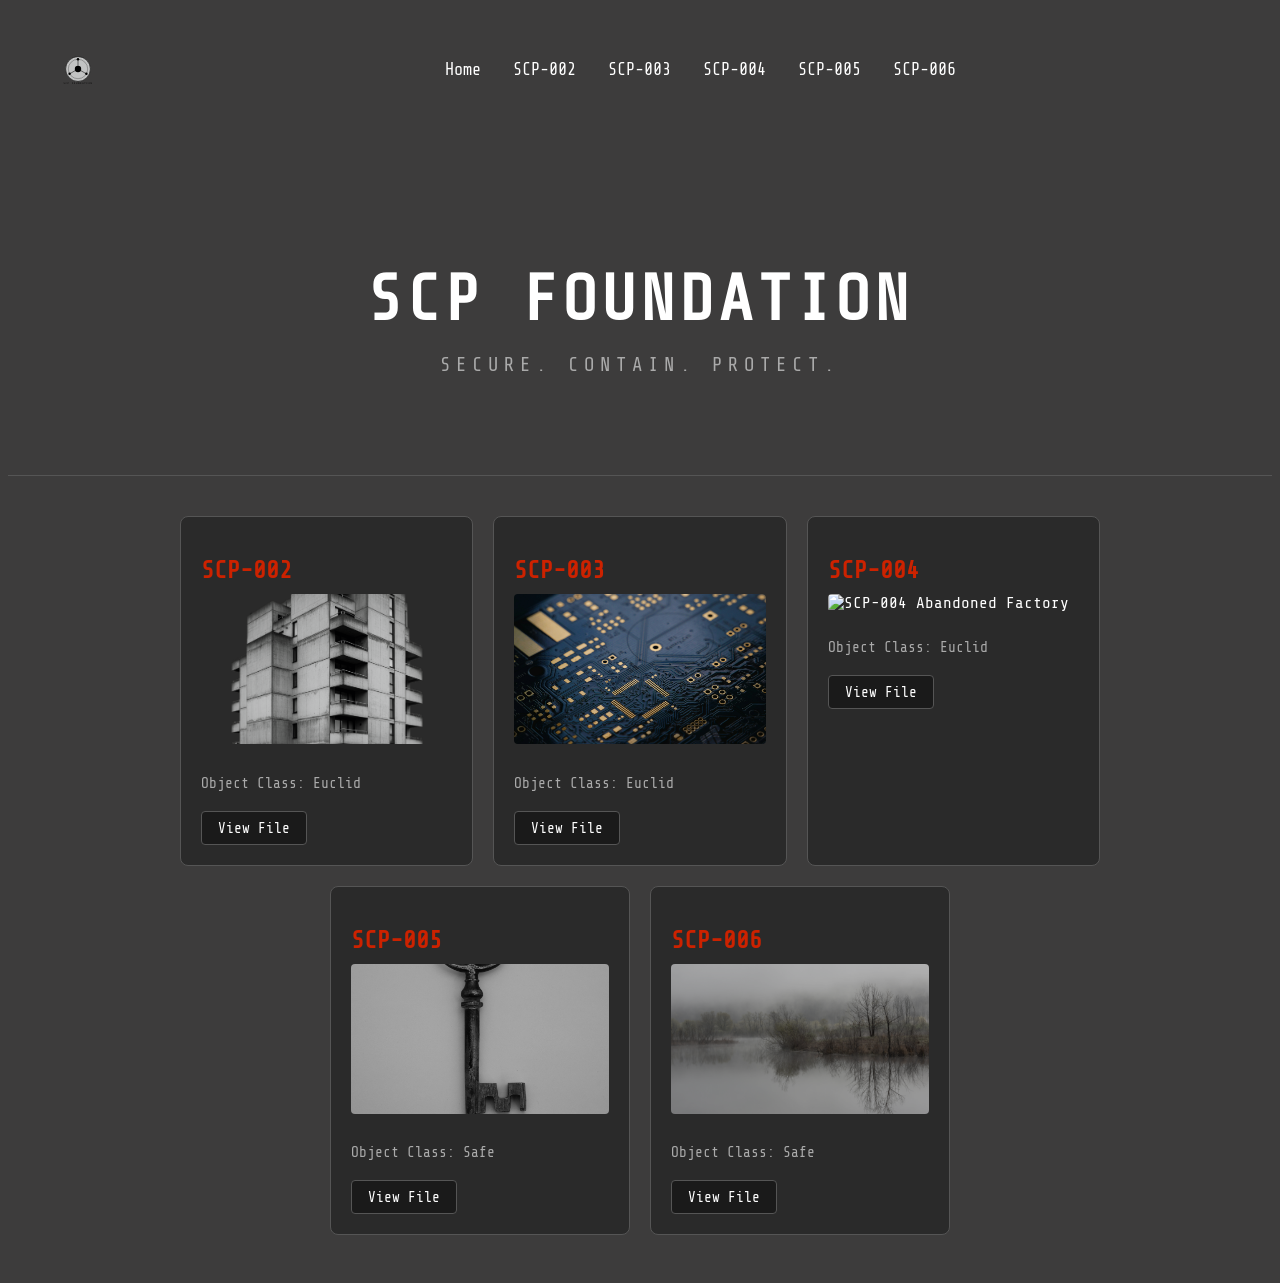
==== index.html @ 611e60fb "Initial Commit First commit of the Assignment 1 for 5210. SCP-Website Complete" ====
<!DOCTYPE html>
<html lang="en">
<head>
    <meta charset="UTF-8">
    <meta name="viewport" content="width=device-width, initial-scale=1.0">
    <title>SCP</title>
    <link href="style.css" rel="stylesheet">
</head>
<body>
    <nav class="navbar">
      <img src="SCP Subject Files/images/scp_logo.svg" class="logo" width="60" height="60">
        <ul class="nav-link">
            <li><a href="index.html" class="navlink">Home</a></li>
            <li><a href="my-scp-002.html" class="navlink">SCP-002</a></li>
            <li><a href="my-scp-003.html" class="navlink">SCP-003</a></li>
            <li><a href="my-scp-004.html" class="navlink">SCP-004</a></li>
            <li><a href="my-scp-005.html" class="navlink">SCP-005</a></li>
            <li><a href="my-scp-006.html">SCP-006</a></li>
        </ul>
    </nav>
<!-- Hero banner -->
    <section class="hero">
        <h1>SCP Foundation</h1>
        <p>Secure. Contain. Protect.</p>
    </section>

    <!-- SCP cards grid -->
    <div class="container">
        <section class="scp-grid">
            <div class="scp-card">
                <h2>SCP-002</h2>
                  <img src="SCP Subject Files/images/—Pngtree—concrete brutalist style apartment building_23532809.png" class="card-img" alt="SCP-002">
                <p class="card-class">Object Class: Euclid</p>
                <a href="my-scp-002.html" class="btn">View File</a>
            </div>
            <div class="scp-card">
                <h2>SCP-003</h2>
                <img src="SCP Subject Files/images/vishnu-mohanan-pfR18JNEMv8-unsplash.jpg" class="card-img" alt="SCP-003">
                <p class="card-class">Object Class: Euclid</p>
                <a href="my-scp-003.html" class="btn">View File</a>
            </div>
            <div class="scp-card">
                <h2>SCP-004</h2>
                <img src="SCP Subject Files/images/dave-meckler-oeBDBv7SOrw-unsplash.jpg" class="card-img" alt="SCP-004 Abandoned Factory">
                <p class="card-class">Object Class: Euclid</p>
                <a href="my-scp-004.html" class="btn">View File</a>
            </div>
            <div class="scp-card">
                <h2>SCP-005</h2>
                <img src="SCP Subject Files/images/everyday-basics-GJY1eAw6tn8-unsplash.jpg" class="card-img scp-005-img" alt=" SCP-005 1920 Mass Produce Ornate Key">
                <p class="card-class">Object Class: Safe</p>
                <a href="my-scp-005.html" class="btn">View File</a>
            </div>
            <div class="scp-card">
                <h2>SCP-006</h2>
                <img src="SCP Subject Files/images/dave-hoefler-Y4yxH6UdGbs-unsplash.jpg" class="card-img scp-006-img" alt="SCP-006  Small Spring">
                <p class="card-class">Object Class: Safe</p>
                <a href="my-scp-006.html" class="btn">View File</a>
            </div>
        </section>
    </div>
</body>
</html>
---- style.css ----
/* Import two fonts from Google Fonts:
   Share Tech Mono - main site font (sci-fi monospace feel)
   Courier Prime - used for classified report sections */
@import url('https://fonts.googleapis.com/css2?family=Share+Tech+Mono&family=Courier+Prime&display=swap');

/* Makes all elements include padding and border inside their width*/
*{ box-sizing: border-box;}


/* CSS variables - define colours once, reuse everywhere
   change here and it updates across the whole site */
:root{
    --nav-color: #ffffff;
    --primary-color: #3d3c3c;
}

/* Sets the background colour and font for the whole page */
body{
    background-color: var(--primary-color);
    font-family: 'Share Tech Mono', monospace;
}



/* Centres the page content and limits max width to 960px*/
.container{
    max-width: 960px;
    margin: 0 auto;
}


/* Navbar styles - flex makes logo and links sit side by side
   space-between pushes logo left and links right
   align-items center vertically centres both */
.navbar {
    background-color: var(--primary-color);
    display: flex;
    align-items: center;
    justify-content: space-between;
    padding: 1px 10px;
    width: 100%;
}


/* Hover effect on nav links
   adds subtle highlight, changes text to blue, adds glow effect*/
.nav-link li a:hover{
    background-color: rgba(255, 255, 255, 0.15);
    color: #38bdf8;
    text-shadow: 0 0 10px #38bdf8;
    transition: all 0.3s, background-color 0.3s;
}



/* SCP content section - centred, max width, white text */
.scp-entry {
    max-width: 800px;
    margin: 0 auto;
    padding: 20px;
    color: #ffffff;
    line-height: 1.7;
}



/* SCP image - fills container width but won't grow beyond 400px
   border-radius gives slightly rounded corners */
.scp-img{
    width: 100%;
    max-width: 400px;
    border-radius: 8px;
}



.logo {
    width: 120px;
    height: 120px;
    filter: invert(1);
    flex-shrink: 0;
}



/* Classified report sections - styled to look like a document
   dark background, left border accent, different font */
.classified-report{
    font-family: 'Courier Prime', monospace;
    background-color: #1a1a1a;
    border-left: 3px solid #ffffff;
    padding: 10px 15px;
    color: #cccccc; /* slightly grey text, easier on the eyes */
}


/* Makes all h1 headings larger than default */
h1 {
    font-size: 3rem;
}


/* Utility class for making something even bigger - apply with class="bigger" */
.bigger{
    font-size: 5rem;
}


/* Styles for the actual link text inside the navbar */
.nav-link li a{
    position: relative;
    font-size: 1.05rem;
    font-weight: 500;
    text-decoration: none;
    color: #ffffff;
}


/* The navbar list - horizontal layout with spacing
   removes bullet points, adds gap between links */
.nav-link{
    list-style: none;
    display: flex;
    gap: 2rem;/* space between each link */
    margin: 0 auto;
    padding: 10px;
}

.object-class {
    color: #e8b400; /* yellow/amber for Euclid */
    font-weight: bold;
    font-size: 5rem;
    text-transform: uppercase;
}

.label {
    text-transform: uppercase;
    font-size: 0.9rem;
    letter-spacing: 2px;
    color: #aaaaaa;
}

.redacted {
    background-color: #000000;
    color: #000000; /* text hidden behind black background */
    padding: 0 4px;
    cursor: pointer;
}

h3{
    margin-top: 2rem;
    margin-bottom: 0.5rem;
    color: #ffffff;
}

.scp-grid {
    display: flex;
    flex-wrap: wrap; /* cards wrap to next line on smaller screens */
    gap: 20px;
    justify-content: center; /* centers cards within each row */
}

.scp-card {
    flex-basis: 250px; /* minimum card width before wrapping */
    flex-grow: 1; /* cards grow to fill available space */
}


/* Hero banner - big dark section at top with centered text */
.hero {
    text-align: center;
    padding: 80px 20px;
    color: #ffffff;
    border-bottom: 1px solid #555555;
}

.hero h1 {
    font-size: 4rem;
    margin-bottom: 10px;
    letter-spacing: 4px;
    text-transform: uppercase;
}

.hero p {
    font-size: 1.2rem;
    color: #aaaaaa;
    letter-spacing: 6px;
    text-transform: uppercase;
}

/* SCP cards grid */
.scp-grid {
    display: flex;
    flex-wrap: wrap;
    gap: 20px;
    justify-content: center;
    padding: 40px 20px;
}

/* Individual SCP card */
.scp-card {
    background-color: #2a2a2a;
    border: 1px solid #555555;
    border-radius: 8px;
    padding: 20px;
    flex-basis: 250px;
    flex-grow: 1;
    max-width: 300px;
    color: #ffffff;
}

.scp-card h2 {
    font-size: 1.5rem;
    margin-bottom: 10px;
    color:  #cc2200;
}

.card-class {
    color: #aaaaaa;
    font-size: 0.9rem;
    margin-bottom: 20px;
}

/* View File button */
.btn {
    display: inline-block;
    padding: 8px 16px;
    background-color: #1a1a1a;
    color: #ffffff;
    text-decoration: none;
    border: 1px solid #555555;
    border-radius: 4px;
    font-size: 0.9rem;
}

.btn:hover {
    background-color: #38bdf8;
    color: #000000;
    border-color: #38bdf8;
}

.card-img {
    width: 100%;       
    height: 150px;     
    object-fit: cover;  /* crops the image to fill the space without stretching */
    border-radius: 4px;
    margin-bottom: 12px;
}

.site-footer {
    text-align: center;
    padding: 20px;
    color: #555555;
    border-top: 1px solid #444444;
    margin-top: 40px;
    font-size: 0.85rem;
}

.card-img.scp-003-img {
    filter: hue-rotate(90deg) brightness(0.8);
}

.date {
    color: #cc2200;
    font-weight: bold;
}

h4 {
    margin-top: 1.5rem;
    color:  #cc2200;
    font-size: 1.1rem;
    text-transform: uppercase;
    letter-spacing: 2px;
    border-left: 2px solid #cc2200;
    padding-left: 10px;
}

.safe {
    color: #00aa44; 
}

.scp-entry ol {
    color: #ffffff;
    padding-left: 20px;
    line-height: 2;
}

.scp-005-img {
    filter: grayscale(100%) brightness(0.7);
}

.scp-006-img {
    filter: grayscale(50%) brightness(0.7);
}


@media (max-width: 600px) {
    .navbar {
        flex-direction: column;
        align-items: flex-start;
        padding: 10px;
    }

    .nav-link {
        flex-wrap: wrap;
        gap: 0.8rem;
        margin: 0;
        padding: 5px 0;
    }

    .logo {
        width: 60px;
        height: 60px;
    }

    h1 {
        font-size: 2rem;
    }

    .object-class {
        font-size: 3rem;
    }
}
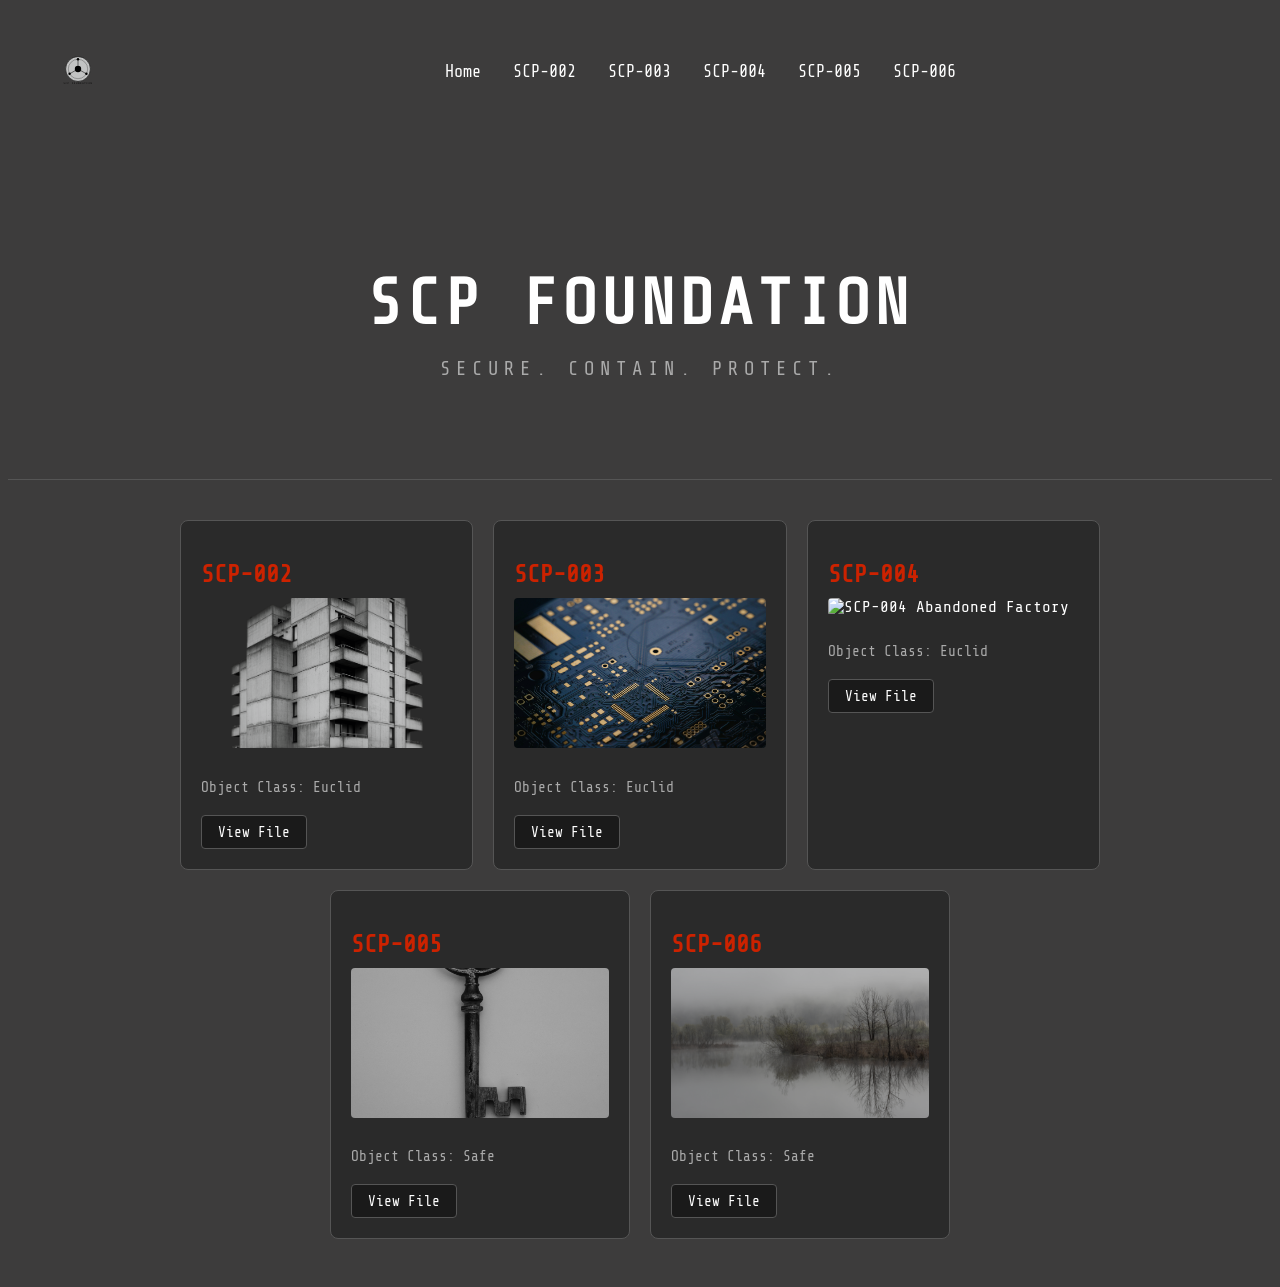
==== commit e6e965c3: "2nd Commit Added more Html Comments and added a clickable logo to go back to home page" ====
--- a/index.html
+++ b/index.html
@@ -7,9 +7,13 @@
     <link href="style.css" rel="stylesheet">
 </head>
 <body>
+        
+    <!-- Navigation bar - logo links back to home, nav sits in the middle -->
     <nav class="navbar">
-      <img src="SCP Subject Files/images/scp_logo.svg" class="logo" width="60" height="60">
-        <ul class="nav-link">
+        <a href="index.html">
+       <img src="SCP Subject Files/images/scp_logo.svg" class="logo" width="60" height="60" alt="Home">
+       </a>  
+       <ul class="nav-link">
             <li><a href="index.html" class="navlink">Home</a></li>
             <li><a href="my-scp-002.html" class="navlink">SCP-002</a></li>
             <li><a href="my-scp-003.html" class="navlink">SCP-003</a></li>
@@ -18,39 +22,51 @@
             <li><a href="my-scp-006.html">SCP-006</a></li>
         </ul>
     </nav>
-<!-- Hero banner -->
+    <!-- Hero section - first thing the user sees, sets the tone of the site -->
     <section class="hero">
         <h1>SCP Foundation</h1>
         <p>Secure. Contain. Protect.</p>
     </section>
 
-    <!-- SCP cards grid -->
+
+    <!-- Card grid - shows all 5 SCP entries with image, class, and link -->
+    <!-- Used flexbox with flex-wrap so cards automatically reflow on smaller screens -->
     <div class="container">
         <section class="scp-grid">
+       
+            <!-- SCP-002 - Euclid class, brutalist building used to match the industrial feel -->
             <div class="scp-card">
                 <h2>SCP-002</h2>
                   <img src="SCP Subject Files/images/—Pngtree—concrete brutalist style apartment building_23532809.png" class="card-img" alt="SCP-002">
                 <p class="card-class">Object Class: Euclid</p>
                 <a href="my-scp-002.html" class="btn">View File</a>
             </div>
+                      
+            <!-- SCP-003 - Euclid class, circuit board image fits the biological motherboard description -->
             <div class="scp-card">
                 <h2>SCP-003</h2>
                 <img src="SCP Subject Files/images/vishnu-mohanan-pfR18JNEMv8-unsplash.jpg" class="card-img" alt="SCP-003">
                 <p class="card-class">Object Class: Euclid</p>
                 <a href="my-scp-003.html" class="btn">View File</a>
             </div>
+
+            <!-- SCP-004 - Euclid class, abandoned factory door matches the SCP description -->
             <div class="scp-card">
                 <h2>SCP-004</h2>
                 <img src="SCP Subject Files/images/dave-meckler-oeBDBv7SOrw-unsplash.jpg" class="card-img" alt="SCP-004 Abandoned Factory">
                 <p class="card-class">Object Class: Euclid</p>
                 <a href="my-scp-004.html" class="btn">View File</a>
             </div>
+
+             <!-- SCP-005 - Safe class, ornate key image directly matches the object description -->
             <div class="scp-card">
                 <h2>SCP-005</h2>
                 <img src="SCP Subject Files/images/everyday-basics-GJY1eAw6tn8-unsplash.jpg" class="card-img scp-005-img" alt=" SCP-005 1920 Mass Produce Ornate Key">
                 <p class="card-class">Object Class: Safe</p>
                 <a href="my-scp-005.html" class="btn">View File</a>
             </div>
+
+            <!-- SCP-006 - Safe class, misty lake image represents the mysterious hidden spring -->
             <div class="scp-card">
                 <h2>SCP-006</h2>
                 <img src="SCP Subject Files/images/dave-hoefler-Y4yxH6UdGbs-unsplash.jpg" class="card-img scp-006-img" alt="SCP-006  Small Spring">
